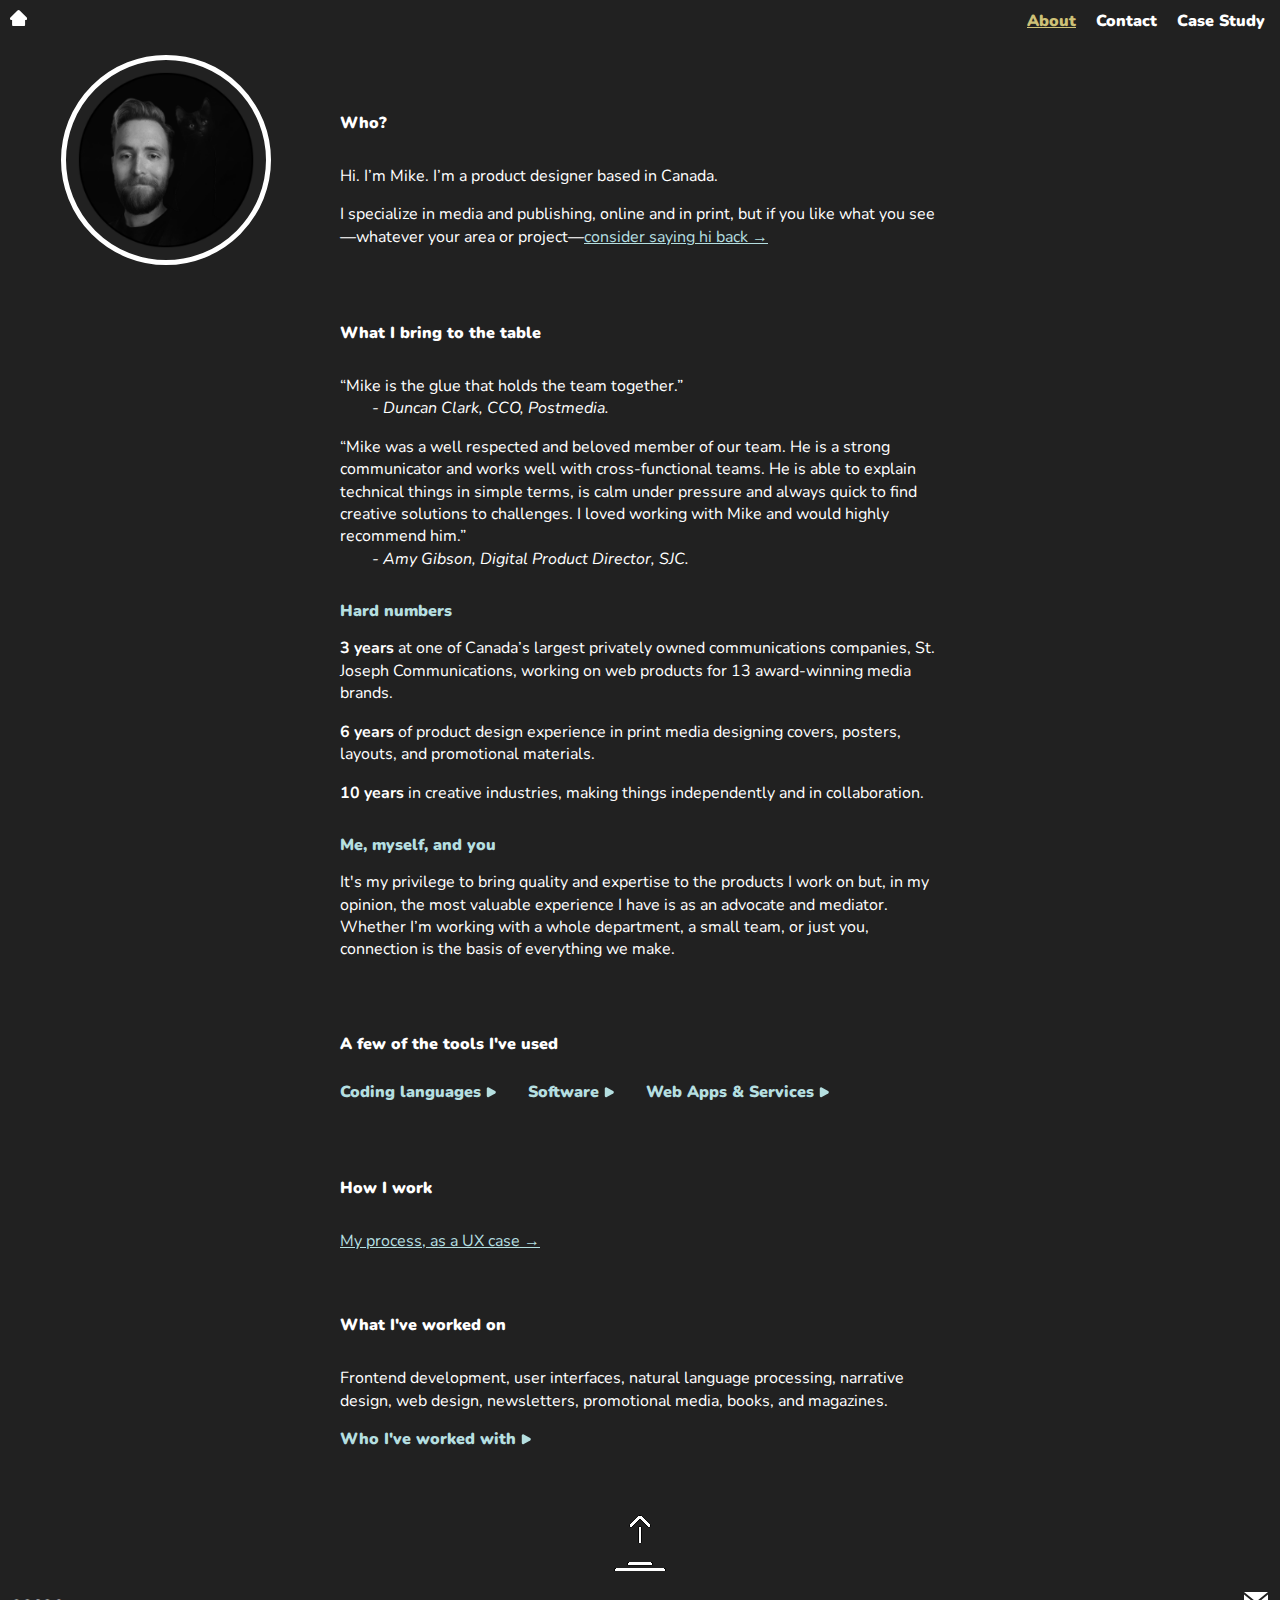
==== index.html @ 969b491a "[Full Site] Initial Commit" ====
<!DOCTYPE html lang="eng">
<html>
<head>
    <meta charset="UTF-8">
    <meta name="bymichaelmarshall" content="Design & Writing by Michael Marshall">
    <meta name="canada,user experience,ux,user interface,ui,publishing,media,portfolio,contractor,design,writing,music,writer,designer,musician,typesetting,web design,michael,marshall,michael marshall" content="HTML, CSS, JavaScript">
    <meta name="viewport" content="width=device-width, initial-scale=1.0">
    <!--Google/Android Favicon Meta-->
    <meta name="theme-color" content="#212121">
    <!--Standard Favicon-->
    <link rel="icon" href="favicon/bymmfavicon.png" type="image/svg+xml">
     <!--iOS Favicons-->
     <link rel="apple-touch-icon" href="favicon/iOS-touch-icon.png">
     <!--Google/Android Favicon-->
     <link rel="manifest" href="manifest.json">
    <title>About | Design By MM</title>
    <!--Styles-->
    <link rel="stylesheet" href="styles.css">
    <!--Fonts-->
    <link rel="preconnect" href="https://fonts.googleapis.com">
    <link rel="preconnect" href="https://fonts.gstatic.com" crossorigin>
    <link href="https://fonts.googleapis.com/css2?family=Nunito:ital,wght@0,400;0,900;1,400;1,900&display=swap" rel="stylesheet">
    <style>
        #bodyContent {
            padding-top: 30px;
        }

        #portraitFrame {
            display: block;
            max-width: 200px;
            max-height: 200px;
            width: auto;
            height: auto;
            margin: auto;
            border: 5px solid #fff;
            border-radius: 50%;
            -moz-border-radius: 50%;
            -webkit-border-radius: 50%;
            text-align: center;
        }

        #portraitFrameInside {
            display: block;
            max-width: 178px;
            max-height: 178px;
            width: auto;
            height: auto;
            border: 12px solid rgba(255, 255, 255, 0);
            border-radius: 50%;
            -moz-border-radius: 50%;
            -webkit-border-radius: 50%;
            text-align: center;
        }

        #portrait {
            display: block;
            margin: auto;
            width: 100%;
            height: auto;
        }
    </style>
</head>
<body id="body">
    <div class="navBar">
        <header>
        <a href="https://www.bymichaelmarshall.com/">
            <div class="homeIcon">
                <svg xmlns="http://www.w3.org/2000/svg" width="17.195" height="16.25" viewBox="0 0 17.195 16.25"><path class="homeIconSVGPath" d="M14.207-2338.121H4.245a1.519,1.519,0,0,1-1.519-1.519v-4.762a1.52,1.52,0,0,1-1.652-.331,1.519,1.519,0,0,1,0-2.148l7.044-7.044a1.515,1.515,0,0,1,1.108-.444,1.515,1.515,0,0,1,1.108.444l7.044,7.044a1.519,1.519,0,0,1,0,2.148,1.52,1.52,0,0,1-1.652.331v4.762a1.519,1.519,0,0,1-1.519,1.519Zm-4.98-12.615h0Z" transform="translate(-0.629 2354.371)"/></svg>
            </div>
        </a>
        </header>
        <!-- Nav -->
        <nav>
            <div class="navWrapper">
                <div class="nav">
                <input id="checkbox" type="checkbox"/>
                    <span></span>
                    <span></span>
                    <span></span>
                    <div class="menu">
                        <li class="textMenuCurrentPage">About &larr;</li>
                        <li><a href="contact">Contact</a></li>
                        <li><a href="case-study">Case Study</a></li>
                    </div>
                </div>
            </div>
            <div class="text-navWrapper">
                <div class="text-nav">
                    <div class="textMenu">
                        <li class="textMenuCurrentPage">About</li>
                        <li><a href="contact">Contact</a></li>
                        <li><a href="case-study">Case Study</a></li>
                    </div>
                </div>
            </div>
        </nav>
    </div>
<!--Body Content-->
<div id="bodyContent">
    <div class="gridContainer">
        <div class="gridHeader">
            <div id="portraitFrame">
                <div id="portraitFrameInside">
                    <img id="portrait" src="assets/PSite-design.png" alt="A black and white photograph of a bearded man with a black cat on his shoulder in a circular frame">
                </div>
            </div>
        </div>
        <div class="gridBody">
            <h1 class="paddingDeficit">Who?</h1>
            <p>Hi. I’m Mike. I’m a product designer based in Canada.</p>

            <p>I specialize in media and publishing, online and in print, but if you like what you see—whatever your area or project—<a class="bodyLink" href="contact">consider saying hi back &rarr;</a></p>
        </div>
        <div class="gridMargin"></div>
        <div class="gridHeader">
        </div>
        <div class="gridBody">
            <h1>What I bring to the table</h1>
            <p>&ldquo;Mike is the glue that holds the team together.&rdquo;<br><i><span style="padding-inline-start: 2em;">- Duncan Clark, CCO, Postmedia.</span></i></p>
            <p>&ldquo;Mike was a well respected and beloved member of our team. He is a strong communicator and works well with cross-functional teams. He is able to explain technical things in simple terms, is calm under pressure and always quick to find creative solutions to challenges. I loved working with Mike and would highly recommend him.&rdquo;<br><i><span style="padding-inline-start: 2em;">- Amy Gibson, Digital Product Director, SJC.</span></i></p>
            <h2>Hard numbers</h2>
            <p><b>3 years</b> at one of Canada’s largest privately owned communications companies, St. Joseph Communications, working on web products for 13 award-winning media brands.</p>
            <p><b>6 years</b> of product design experience in print media designing covers, posters, layouts, and promotional materials.</p>
            <p><b>10 years</b> in creative industries, making things independently and in collaboration.</p>
            <h2>Me, myself, and you</h2>
            <p>It's my privilege to bring quality and expertise to the products I work on but, in my opinion, the most valuable experience I have is as an advocate and mediator. Whether I’m working with a whole department, a small team, or just you, connection is the basis of everything we make.</p>
        </div>
        <div class="gridMargin"></div>
        <div class="gridHeader">
        </div>
        <div class="gridBody">
            <h1>A few of the tools I've used</h1>
            <div class="accordion-flex">
                <div class="accordionFlex-item">
                    <button class="accordion">Coding languages <span class="dropdownArrow"><svg xmlns="http://www.w3.org/2000/svg" viewBox="0 0 17 15"><path d="M6.76,3.071a2,2,0,0,1,3.48,0l5.068,8.943A2,2,0,0,1,13.568,15H3.432a2,2,0,0,1-1.74-2.986Z" transform="translate(17 15) rotate()" fill="#b5dfe0"/></svg></span></button>
                    <div class="panel">
                        <p>CSS</p>
                        <p>HTML</p>
                        <p>Javascript</p>
                        <p>MJML</p>
                    </div>
                </div>
                <div class="accordionFlex-item">
                    <button class="accordion">Software <span class="dropdownArrow"><svg xmlns="http://www.w3.org/2000/svg" viewBox="0 0 17 15"><path d="M6.76,3.071a2,2,0,0,1,3.48,0l5.068,8.943A2,2,0,0,1,13.568,15H3.432a2,2,0,0,1-1.74-2.986Z" transform="translate(17 15) rotate()" fill="#b5dfe0"/></svg></span></button>
                    <div class="panel">
                        <p>Ableton Live</p>
                        <p>Adobe Suite</p>
                        <p>Affinity Suite</p>
                        <p>Figma</p>
                        <p>FileZilla</p>
                        <p>Docker</p>
                        <p>OpenVPN</p>
                        <p>Sketch</p>
                        <p>Slack</p>
                        <p>Tunnelblick</p>
                        <p>Universal Type Client</p>
                        <p>VSCode</p>
                    </div>
                </div>
                <div class="accordionFlex-item">
                    <button class="accordion">Web Apps & Services <span class="dropdownArrow"><svg xmlns="http://www.w3.org/2000/svg" viewBox="0 0 17 15"><path d="M6.76,3.071a2,2,0,0,1,3.48,0l5.068,8.943A2,2,0,0,1,13.568,15H3.432a2,2,0,0,1-1.74-2.986Z" transform="translate(17 15) rotate()" fill="#b5dfe0"/></svg></span></button>
                    <div class="panel">
                        <p>ADP</p>
                        <p>Asana</p>
                        <p>Campaign Monitor</p>
                        <p>Ceros</p>
                        <p>Confluence</p>
                        <p>Darwin CX</p>
                        <p>Elementor</p>
                        <p>Formstack</p>
                        <p>GitHub</p>
                        <p>Google Suite</p>
                        <p>Jira</p>
                        <p>Katalon Suite</p>
                        <p>Litmus</p>
                        <p>Meta Business Suite</p>
                        <p>Monday.com</p>
                        <p>Pelcro</p>
                        <p>Piano</p>
                        <p>Ready Mag</p>
                        <p>Salesforce</p>
                        <p>Splice</p>
                        <p>Shutterstock</p>
                        <p>Tailwind App</p>
                        <p>Wordpress</p>
                        <p>Workvivo</p>
                    </div>
                </div>
            </div>
        <div class="gridMargin"></div>
        <div class="gridHeader">
        </div>
        <div class="gridBody">
            <h1>How I work</h1>
            <p><a class="bodyLink" href="case-study">My process, as a UX case &rarr;</a></p>
        </div>
        <div class="gridMargin"></div>
        <div class="gridHeader">
        </div>
        <div class="gridBody">
            <h1>What I've worked on</h1>
            <p>Frontend development, user interfaces, natural language processing, narrative design, web design, newsletters, promotional media, books, and magazines.</p>
            <button class="accordion">Who I've worked with <span class="dropdownArrow"><svg xmlns="http://www.w3.org/2000/svg" viewBox="0 0 17 15"><path d="M6.76,3.071a2,2,0,0,1,3.48,0l5.068,8.943A2,2,0,0,1,13.568,15H3.432a2,2,0,0,1-1.74-2.986Z" transform="translate(17 15) rotate()" fill="#b5dfe0"/></svg></span></button>
            <div class="panel">
                <p>Alyssa Obi Art</p>
                <p>Canadian Business</p>
                <p>Chatelaine</p>
                <p>Châtelaine</p>
                <p>Design Diffusion</p>
                <p>Elyse Jocelyn Photography</p>
                <p>Emory University</p>
                <p>FASHION Magazine</p>
                <p>FCI Accelerated Solutions</p>
                <p>Flare</p>
                <p>Government of Canada</p>
                <p>HELLO! Canada</p>
                <p>IBM Watson</p>
                <p>Ibbotson Memorial Field Trust</p>
                <p>Lagrange Consulting</p>
                <p>Maclean's</p>
                <p>Pink Distortion Music</p>
                <p>Quill & Quire</p>
                <p>Raconteur Literary Magazine</p>
                <p>Rogers Media</p>
                <p>St. Joseph Communications</p>
                <p>TEACH Media</p>
                <p>Today's Parent</p>
                <p>Torontoist</p>
                <p>Toronto Life</p>
                <p>Toyota Canada</p>
                <p>University of Alabama, Birmingham</p>
                <p>Walmart Canada</p>
                <p>Where Canada</p>
                <p>XMJ Productions</p>
            </div>
        </div>
        <div class="gridMargin"></div>
        <div class="">
            <div class="gridHeader"></div>
            <div class="gridBody">
                    <a href="#">
                        <svg class="btt-btn" xmlns="http://www.w3.org/2000/svg" width="52" height="56.784" viewBox="0 0 84 91.728" preserveAspectRatio="none">
                            <path class="bttSVGpath" d="M30.95-2334.494l-12.293-12.292L6.364-2334.494a3,3,0,0,1-4.243,0,3,3,0,0,1,0-4.243l14.143-14.143a2.994,2.994,0,0,1,2.393-.866,3,3,0,0,1,2.393.866l14.143,14.143a3,3,0,0,1,0,4.243,2.991,2.991,0,0,1-2.122.879A2.989,2.989,0,0,1,30.95-2334.494Z" transform="translate(23.343 2353.757)"/>
                            <rect class="bttSVGrect1" width="28" height="6" rx="3" transform="translate(45 17.728) rotate(90)"/>
                            <rect class="bttSVGrect2" width="42" height="6" rx="3" transform="translate(63 81.728) rotate(180)"/>
                            <rect class="bttSVGrect2" width="84" height="6" rx="3" transform="translate(84 91.728) rotate(180)"/>
                        </svg>
                    </a>
            </div>
            <div class="gridMargin"></div>
        </div>
        </div>
    </div>
</div>
<!--/Body Content-->
    <footer class="footer">
        <a href="https://bymichaelmarshall.com/terms">
            <p class="admintext">©<span id="currentYear">2021</span>
            </p>
        </a>
        <div class="icons">
            <a href="contact">
                <svg class="icon" xmlns="http://www.w3.org/2000/svg" width="24" height="24" viewBox="0 0 24 24"><path d="M12 12.713l-11.985-9.713h23.97l-11.985 9.713zm0 2.574l-12-9.725v15.438h24v-15.438l-12 9.725z"/></svg>
            </a>
        </div>
    </footer> 
</body>
<!--JS-->
<script src="script.js"></script>
</html>
---- styles.css ----
/* Re-Add Once Coded html {
            scroll-behavior: smooth;
        } */

/*Navigation Bar*/
        .navBar {
            top: 0;
            left: 0;
            margin: 0;
            background-color: none;
            position: absolute;
            width: 100vw;
            max-width: 100%;
            height: 50px;
            z-index: 1;
        }

        .homeIcon {
            display: block;
            position: relative;
            top: 10px;
            width: 18px;
            margin: 0px 0px 0px 10px;
            float: left;
            z-index: 4;
        }

        .homeIconSVGPath {
            fill: #fff;
        }

        .homeIconSVGPath:hover {
            fill: #B5DFE0;
        }

        .navWrapper {
            align-self: right;
        }

        .text-navWrapper {
            display: none;
        }

       

/*Menu Styles*/
    .navWrapper, .nav, .menu li {
        display: flex;
        justify-content: left;
        align-items: center;
        z-index: 2;
    }

    .nav {
        position: absolute;
        top: 0;
        right: 0;
        background-color: #212121;
        padding: none;
        border-radius: 2px;
        overflow: hidden;
        max-width: 100%;
    }

    .menu {
        position: relative;
        left: -12%;
        margin: 0;
        padding: 0;
        width: 0;
        overflow: hidden;
        display: none;
    }

    .nav input:checked ~ .menu {
        width: 100vw;
        max-width: 100%;
        display: inline-block;
    }

    .menu li {
        list-style: none;
        margin: 10px 10px 42px 0px;
        font-weight: 900;
        line-height: 1.2em;
        align-content: left;
    }

    .menu li a {
        text-decoration: none;
        font-size: 1.125em;
    }

    .menu li a:hover {
        color: #B5DFE0;
        transition: 0.1s;
        text-decoration: underline;
    }

    /*margin: 70% 0px 0px 0px;*/

    @media only screen and (min-width: 500px) {
        .nav input:checked ~ .menu {
            width: 100vw;
            max-width: 100%;
        }
        .menu li {
            list-style: none;
        }

        #menu-foot {
            width: 80%;
            margin: 40% 0px 0px 0px;
        }  

    }

/*Nav Icon*/
    .nav input {
        position: relative;
        right: 0px;
        width: 40px;
        height: 40px;
        cursor: pointer;
        opacity: 0;
    }
    
    .nav input:checked  {
        position: relative;
        height: 100vh;
        max-height: 100%;
    }

    /*.nav :not(input:checked) {
        transition: 0.35s;
    }*/

    .nav span {
        position: absolute;
        top: 20px;
        right: 10px;
        width: 30px;
        height: 3px;
        border-radius: 5px;
        background-color: #ffffff;
        pointer-events: none;
        z-index: 5;
        transition-duration: 0.5s;
    }

    .nav span:hover {
        background-color: #B5DFE0;
    }

    .nav input:checked ~ span {
        background-color: #B5DFE0;
    }

    .nav input:checked ~ span:nth-child(4) {
        transform: translateY(0) rotate(-45deg);
    }

    .nav span:nth-child(2) {
        transform: translateY(-8px);
    }

    .nav input:checked ~ span:nth-child(2) {
        transform: translateY(0) rotate(-45deg);
    }
    .nav span:nth-child(3) {
        transform: translateY(8px);
    }

    .nav input:checked ~ span:nth-child(3) {
        transform: translateY(0) rotate(45deg);
        background-color: #B5DFE0;
        z-index: 4;
    }

    .nav span:nth-child(4) {
        transform: translateY(0px);
    }

    .nav input:checked ~ span:nth-child(4) {
        transform: translateY(0) rotate(-45deg);
    }

    input:checked {
        position: absolute;
        right: -85%;
        width: 200px;
    }

/*Close Nav Icon*/

/*Tablet Breakpoint*/
 @media only screen and (min-width: 760px){

    #navTitlemob {
        display: none;
    }

    .navWrapper {
        display: none;
    }

    .nav span {
        top: 38px;
    }

    .navTitle {
        position: absolute;
        display: block;
        left: 0;
        right: 0;
        top: 0;
        margin-left: 125px;
        margin-right: auto;
        text-align: left;
        padding: 0px 0px 0px 0px;
        line-height: 0pt;
    }
}
/*Tablet Breakpoint Close*/

/*Text Nav*/
@media only screen and (min-width: 760px) {
    .text-navWrapper {
        display: block;
        position: absolute;
    }

    .text-nav {
        position: absolute;
        padding: 0px 5px 0px 0px;
        transition: 0.5s;
        border-radius: 2px;
        overflow: hidden;
    }

    .text-navWrapper, .text-nav, .textMenu {
        display: flex;
        justify-content: right;
        align-items: center;
        top: 5px;
        right: 0px;
    }

    .textMenu li {
        list-style: none;
        margin: 0 10px;
        white-space: nowrap;
    }

    .textMenu li a {
        font-weight: 900;
        transition: 0.5s;
    }

    .textMenu li a:hover {
        color: #B5DFE0;
        text-decoration: underline;
        transition: 0.1s;
    }
}
/*Text Nav Close*/
/*Menu Styles Close*/

/*Body Settings*/
    body {
        position: relative;
        font-family: 'Nunito', arial, sans-serif;
        font-weight: 400;
        font-size: 1em;
        line-height: 1.4em;
        color: #ffffff;
        background-color: #212121;
        margin: 0px 0px 0px 0px;
        min-height: 100vh;
    }

    #bodyContent {
        padding-top: 130px;
        padding-bottom: 50px;
        padding-left: 12px;
        padding-right: 12px;
    }

    a {
        color: inherit;
        background-color: inherit;
        text-decoration: inherit;
        cursor: pointer;
    }

    a:hover {
        color: inherit;
        background-color: inherit;
        text-decoration: inherit;
        cursor: pointer;
    }

    .designLink {
        text-decoration: underline;
        color: #B5DFE0;
    }

    .bodyLink {
        text-decoration: underline;
        color:#B5DFE0
    }

    .bodyLink:visited {
        color: #f0f0f0;
        text-decoration: underline;
    }

    .bodyLink:hover {
        color: #CEC177;
        text-decoration: underline;
    }

    .bodyLink:active {
        color: #800020;
        text-decoration: underline;
    }

    .hideMob {
        display: none;
    }

    h1 {
        font-weight: 900;
        font-size: 1em;
        line-height: 1.2em;
        padding: 3em 0px 1em 0px;
     }
 
    h2 {
        font-weight: 900;
        font-size: 1em;
        line-height: 1.2em;
        color: #B5DFE0;
        padding: 1em 0em 0em 0em;
    }

    p {
        display: block;
        margin-block-start: 1em;
        margin-block-end: 1em;
        margin-inline-start: 0px;
        margin-inline-end: 0px;
    }

    .paddingDeficit {
        padding-top: 0em;
    }

    #bodyContent ul {
        list-style-type: circle;
    }

    #bodyContent li {
        padding-bottom: 10px;
    }

    .dateSub {
        font-weight: 900;
    }

    .imageAsset {
        padding-top: 10px;
        width: 100%;
    }

    .divider {
        border: none;
        height: 3px;
        background-color: #7e7e7e;
        width: 42px;
    }

    .arrow {
        margin: auto;
        width: 235px;
    }

    .arrowHead {
        width: 0;
        height: 0;
        border-left: 10px solid transparent;
        border-right: 10px solid transparent;
        border-bottom: 13px solid #B5DFE0;
        margin: 0px auto;
    }

    .arrowShaft {
        height: 12px;
        width: 10px;
        background-color: #B5DFE0;
        margin: 0px auto;
    }

/*body flex*/

    .gridContainer {
        max-width: 600px;
        margin: 20px auto 0px auto;
    }
  
    @media only screen and (min-width: 1020px) {
        .designLink {
            text-decoration: none;
            color: #fff;
        }

        .designLink:hover {
            text-decoration: underline;
            color: #B5DFE0;
        }

        .gridContainer {
            max-width: none;
            margin-top: 2%;
            display: grid; 
            grid-template-columns: 1fr 600px 1fr; 
            grid-template-rows: auto auto auto; 
            gap: 0px 20px; 
        }
        
        .dateSub {
            font-weight: 900;
        }

        .hideMob {
            display: block;
        }

        .hideDesk {
            display: none;
        }

        .paddingDeficit {
            padding-top: 3em;
        }
    }

    @media only screen and (min-width: 760px) and (min-height: 1020px) {
        .hideTablet {
            display: none;
        }
    }

  
/*Menu Switch*/
    @media only screen and (min-width: 760px) {
        .text-navWrapper {
            display: inline;
        }
    }
/*Menu Switch Close*/

/*Selective Hover State for SVG*/
.btt-btn {
    display: block;
    margin: 3em auto 0em auto;
}

.bttSVGpath {
    fill: rgb(1,1,1);
    filter: brightness(1000);
}

.bttSVGrect1 {
    fill: rgb(1,1,1);
    filter: brightness(1000);
}

.bttSVGrect2 {
    fill: rgb(1,1,1);
    filter: brightness(1000);
}

svg:active .bttSVGpath {
    filter: invert(99%) sepia(2%) saturate(3746%) hue-rotate(115deg) brightness(91%) contrast(92%);
}

svg:active .bttSVGrect1{
    filter: invert(99%) sepia(2%) saturate(3746%) hue-rotate(115deg) brightness(91%) contrast(92%);
}

svg:active .bttSVGrect2{
    filter: invert(12%) sepia(97%) saturate(3265%) hue-rotate(333deg) brightness(74%) contrast(111%);
}

@media only screen and (min-width: 1020px) {
    svg:hover .bttSVGpath {
        filter: invert(99%) sepia(2%) saturate(3746%) hue-rotate(115deg) brightness(91%) contrast(92%);
    }

    svg:hover .bttSVGrect1{
        filter: invert(99%) sepia(2%) saturate(3746%) hue-rotate(115deg) brightness(91%) contrast(92%);
    }

    svg:hover .bttSVGrect2{
        filter: invert(12%) sepia(97%) saturate(3265%) hue-rotate(333deg) brightness(74%) contrast(111%);
    }
}
/*/ Close Selective Hover State for SVG*/


/*Footer Classes*/

#content-wrap {
    min-height: calc(100% - 144px); // 144px should be the height of the header + height of footer
}

/* Use only when disparity between header heights across breakpoints.

@media only screen and (min-width: 760px) {
    #content-wrap {
        min-height: calc(100% - 144px); // 144px should be the height of your header + height of footer
    }
}
*/

.footer {
    position: absolute;
    height: 50px;
    width: 100vw;
    max-width: 100%;
    bottom: 0;
    z-index: 10;
}

.admintext {
    position: absolute;
    text-align: left;
    align-self: center;
    font-weight: 900;
    top: 48%;
    left: 10px;
    margin: 0px 0px 0px 0px;
    transition: 0.1s;
}

.admintext:hover {
    color: #B5DFE0;
    transition: 0.1s;
    text-decoration: underline;
}

.icons {
    position: absolute;
    align-content: flex-end;
    display: flex;
    top: 18px;
    right: 12px;
}

.icon {
    fill: #ffffff;
}

.icon:hover {
    fill: #B5DFE0;
    transition: 0.1s;
}


 /*/Footer Classes*/

 /*Accordian Dropdown Classes*/
.accordion-flex {
    display: -ms-flexbox;
    display: -webkit-flex;
    display: flex;
    -webkit-flex-direction: row;
    -ms-flex-direction: row;
    flex-direction: row;
    -webkit-flex-wrap: wrap;
    -ms-flex-wrap: wrap;
    flex-wrap: wrap;
    -webkit-justify-content: flex-start;
    -ms-flex-pack: start;
    justify-content: flex-start;
    -webkit-align-content: stretch;
    -ms-flex-line-pack: stretch;
    align-content: stretch;
    -webkit-align-items: flex-start;
    -ms-flex-align: start;
    align-items: flex-start;
}

.accordionFlex-item:nth-child(1) {
    -webkit-order: 3;
    -ms-flex-order: 3;
    order: 3;
    -webkit-flex: 0 1 auto;
    -ms-flex: 0 1 auto;
    flex: 0 1 auto;
    -webkit-align-self: auto;
    -ms-flex-item-align: auto;
    align-self: auto;
}

.accordionFlex-item:nth-child(2) {
    -webkit-order: 2;
    -ms-flex-order: 2;
    order: 2;
    -webkit-flex: 0 1 auto;
    -ms-flex: 0 1 auto;
    flex: 0 1 auto;
    -webkit-align-self: auto;
    -ms-flex-item-align: auto;
    align-self: auto;
    padding-left: 30px;
}

.accordionFlex-item:nth-child(3) {
    -webkit-order: 1;
    -ms-flex-order: 1;
    order: 1;
    -webkit-flex: 0 1 auto;
    -ms-flex: 0 1 auto;
    flex: 0 1 auto;
    -webkit-align-self: auto;
    -ms-flex-item-align: auto;
    align-self: auto;
}

 .accordion {
    color: #B5DFE0;
    background-color: #212121;
    cursor: pointer;
    padding: 0em 0em 1em 0em;
    width: 100%;
    font-family: 'Nunito', arial, sans-serif;
    font-size: 1em;
    line-height: 1.4em;
    text-align: left;
    font-weight: 900;
    border: none;
    outline: none;
    transition: 0.6s;
}

/* Add a background color to the button if it is clicked on (add the .active class with JS), and when you move the mouse over it (hover) */
.active {
    padding: 0em 0em 0em 0em;
    color: #CEC177;
    transition: 0.1s;
}

/* Style the accordion panel. Note: hidden by default */
.panel {
    padding: 0 0px;
    background-color: #212121;
    display: none;
    overflow: hidden;
    transition: 0.6s;
}
.panel p:last-child {
    padding-bottom: 1.5em;
}

.dropdownArrow {
    display: inline-block;
    width: 12px;
    transform: rotate(90deg);
    transition: 0.6s;
}

.activeArrow span {
    transform: rotate(180deg);
    transition: 0.6s;
}

.activeArrow span svg path {
    fill: #CEC177;
    transition: 0.1s;
}

@media only screen and (min-width: 1020px) {
    .active, .accordion:hover {
        color: #CEC177;
        transition: 0.1s;
    }

    .active, .accordion:hover span svg path{
        fill: #CEC177;
        transition: 0.1s;
    }
}

@media only screen and (min-width: 760px) {
    .accordionFlex-item:nth-child(1) {
        -webkit-order: 1;
        -ms-flex-order: 1;
        order: 1;
    }
    
    .accordionFlex-item:nth-child(2) {
        -webkit-order: 2;
        -ms-flex-order: 2;
        order: 2;
        padding-left: 30px;
        padding-right: 30px;
    }
    
    .accordionFlex-item:nth-child(3) {
        -webkit-order: 3;
        -ms-flex-order: 3;
        order: 3;
    }

    .panel p:last-child {
        padding-bottom: 0em;
    }
}
/*Accordian Dropdown close*/

.textMenuCurrentPage {
    color: #CEC177;
}

@media only screen and (min-width: 760px) {
    .textMenuCurrentPage {
        color: #CEC177;
        font-weight: 900;
        text-decoration: underline;
    }
}

.socialIcon {
    display: block;
    position: relative;
    margin: 1em 1em 0em 0em;
    float: left;
}

.socialIconSVGPath {
    fill: #fff;
}

.socialIconSVGPath:hover {
    fill: #B5DFE0;
}
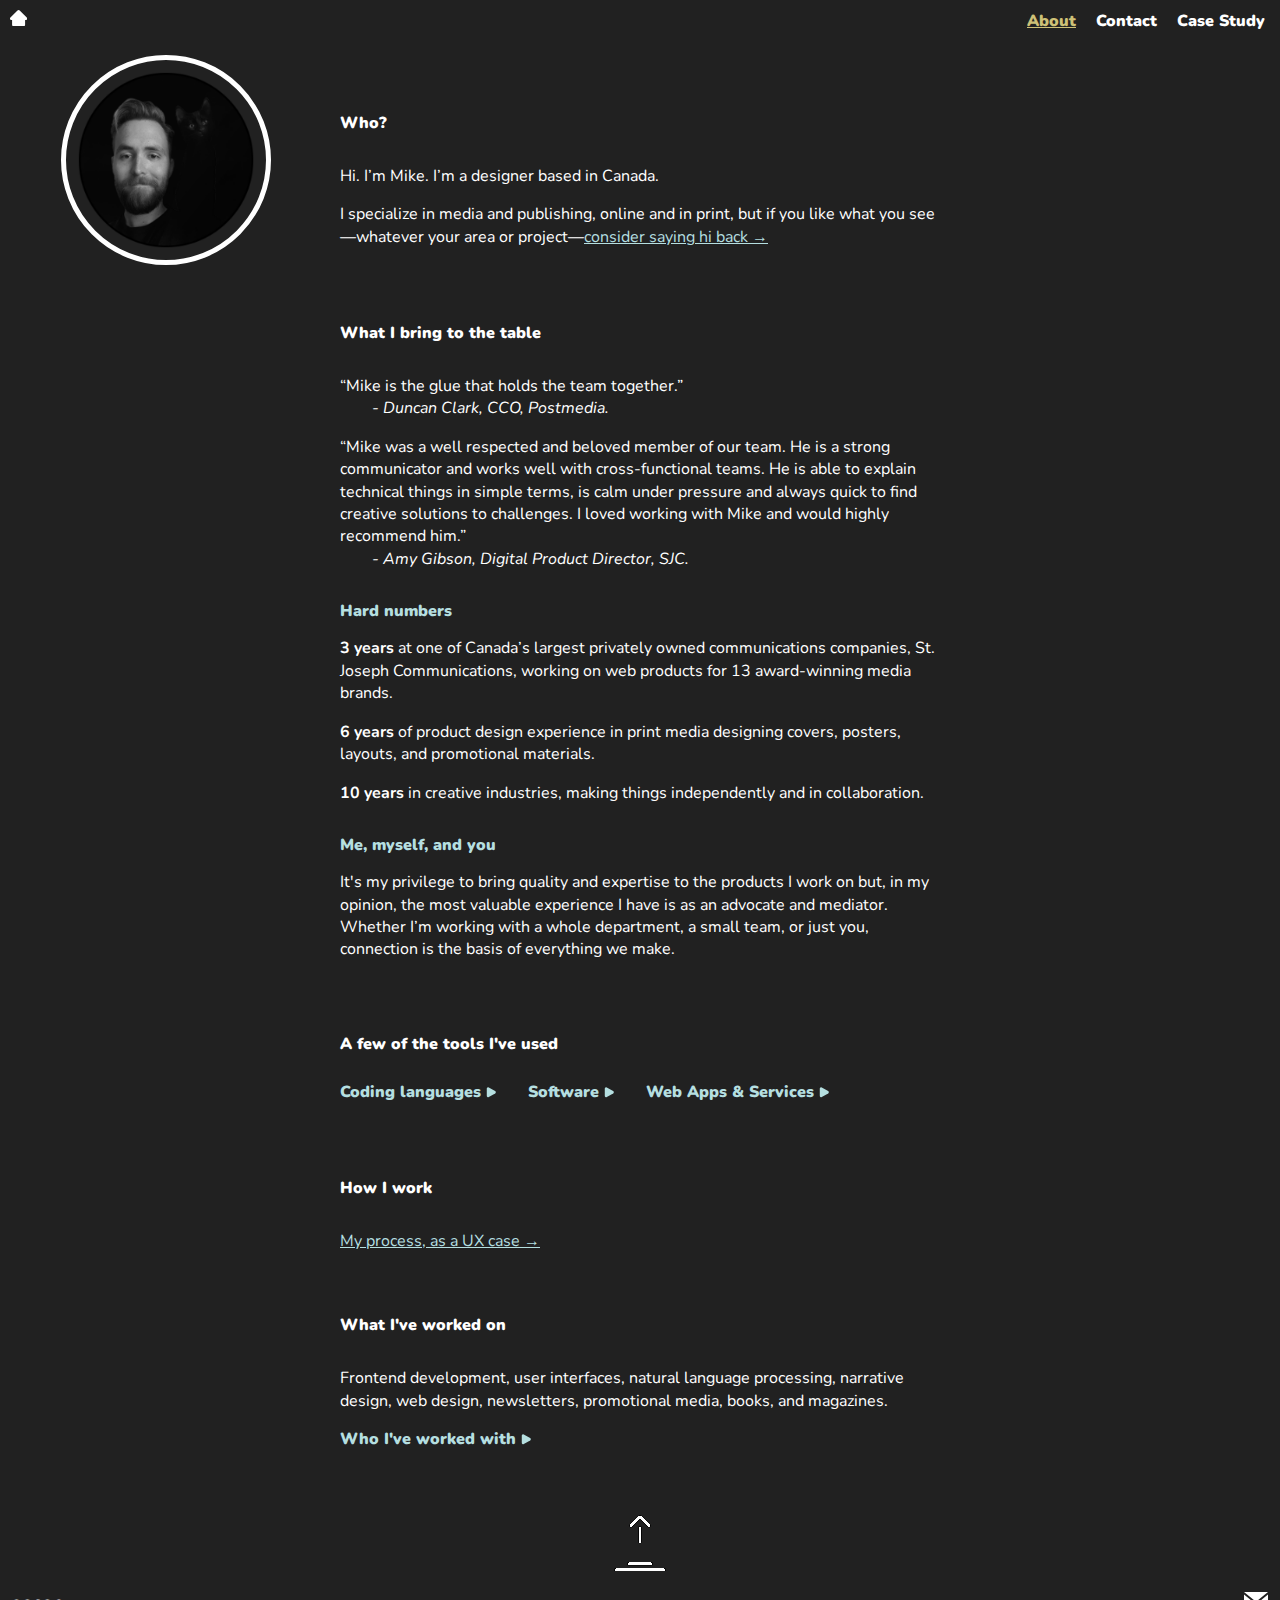
==== commit 5bfadab7: "[About Page] Removed 'Product' from bio" ====
--- a/index.html
+++ b/index.html
@@ -107,7 +107,7 @@
         </div>
         <div class="gridBody">
             <h1 class="paddingDeficit">Who?</h1>
-            <p>Hi. I’m Mike. I’m a product designer based in Canada.</p>
+            <p>Hi. I’m Mike. I’m a designer based in Canada.</p>
 
             <p>I specialize in media and publishing, online and in print, but if you like what you see—whatever your area or project—<a class="bodyLink" href="contact">consider saying hi back &rarr;</a></p>
         </div>
@@ -214,7 +214,6 @@
                 <p>Flare</p>
                 <p>Government of Canada</p>
                 <p>HELLO! Canada</p>
-                <p>IBM Watson</p>
                 <p>Ibbotson Memorial Field Trust</p>
                 <p>Lagrange Consulting</p>
                 <p>Maclean's</p>
--- a/styles.css
+++ b/styles.css
@@ -745,4 +745,8 @@
 
 .socialIconSVGPath:hover {
     fill: #B5DFE0;
+}
+
+body {
+    -webkit-tap-highlight-color: rgba(1, 1, 1, 0);
 }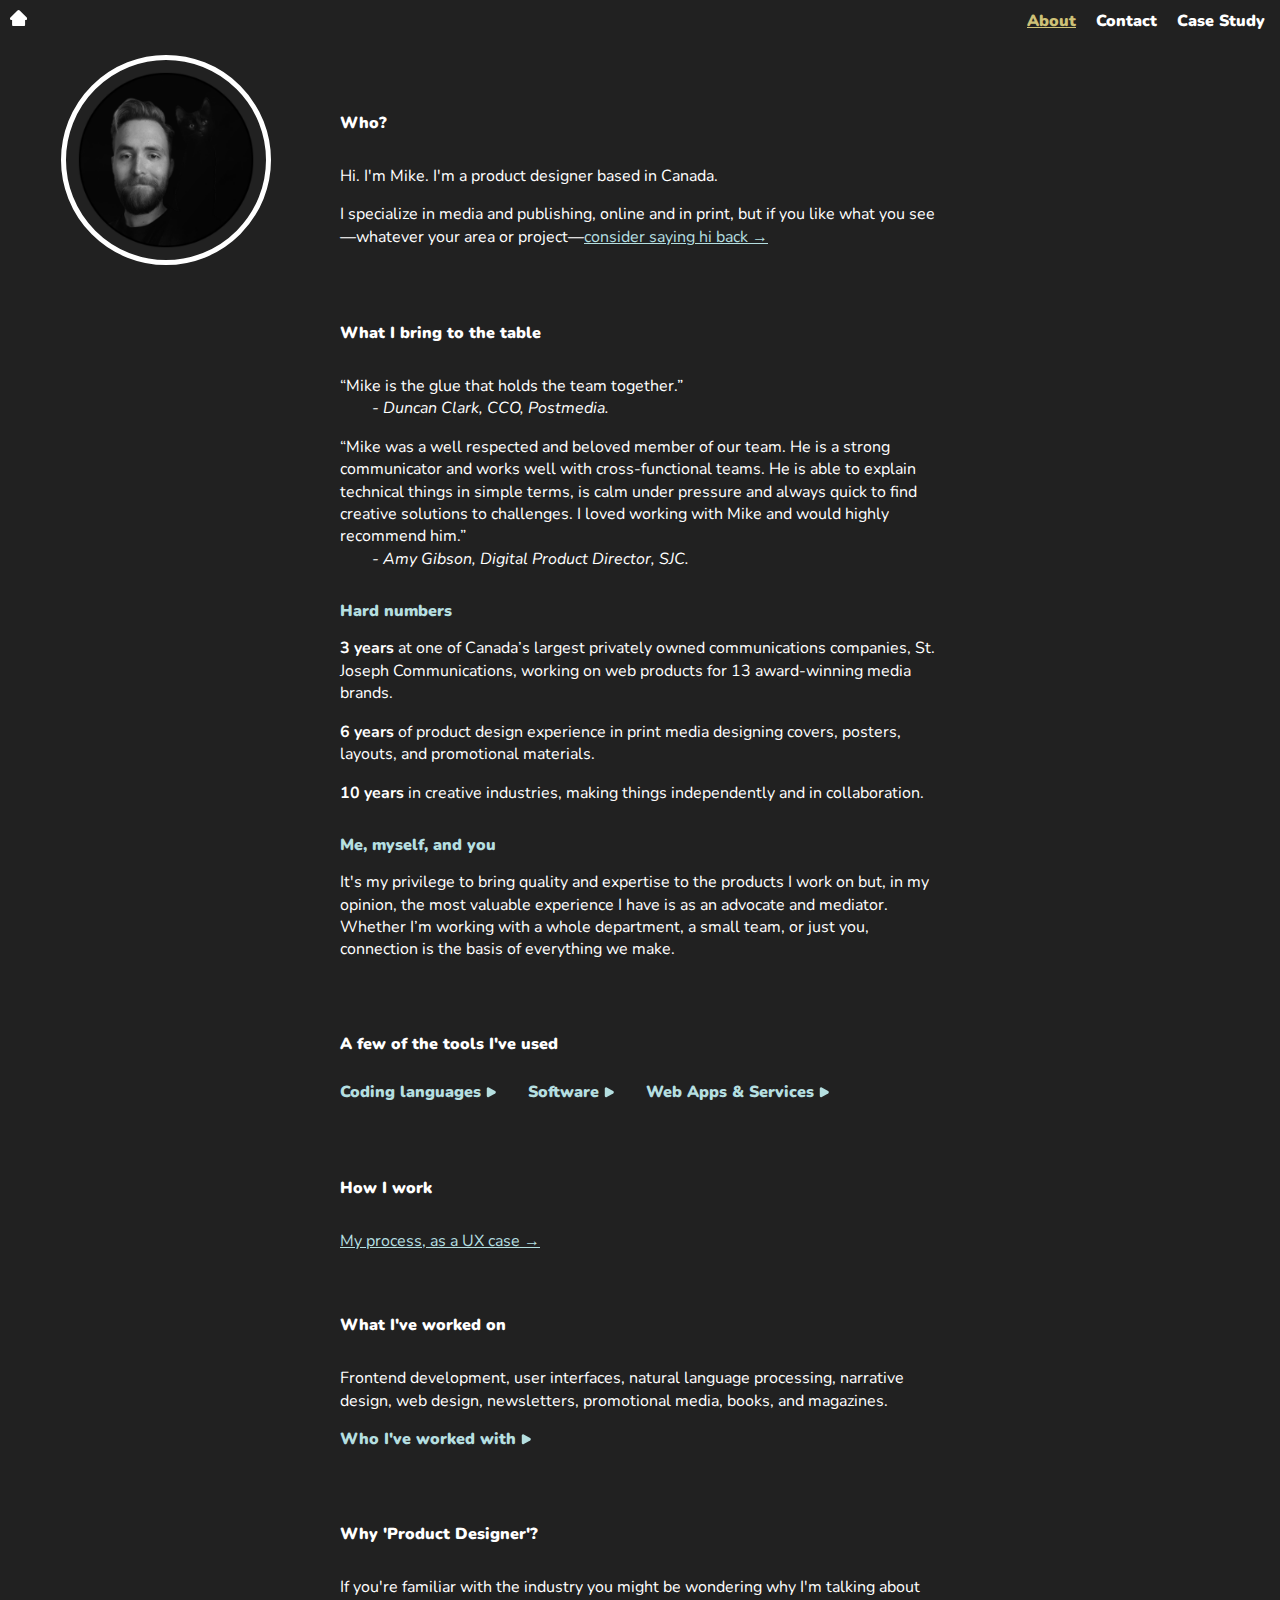
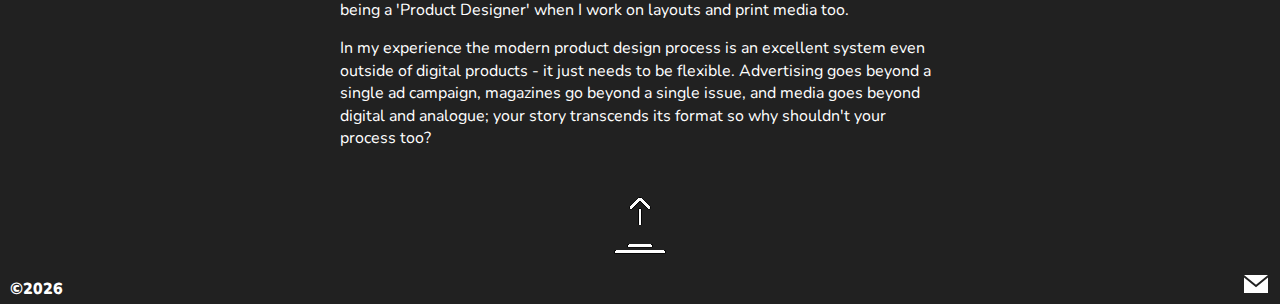
==== commit 16db8d4a: "[About Page] Added title justification to page" ====
--- a/index.html
+++ b/index.html
@@ -107,7 +107,7 @@
         </div>
         <div class="gridBody">
             <h1 class="paddingDeficit">Who?</h1>
-            <p>Hi. I’m Mike. I’m a designer based in Canada.</p>
+            <p>Hi. I'm Mike. I'm a product designer based in Canada.</p>
 
             <p>I specialize in media and publishing, online and in print, but if you like what you see—whatever your area or project—<a class="bodyLink" href="contact">consider saying hi back &rarr;</a></p>
         </div>
@@ -170,6 +170,7 @@
                         <p>Formstack</p>
                         <p>GitHub</p>
                         <p>Google Suite</p>
+                        <p>Issuu</p>
                         <p>Jira</p>
                         <p>Katalon Suite</p>
                         <p>Litmus</p>
@@ -234,6 +235,14 @@
             </div>
         </div>
         <div class="gridMargin"></div>
+        <div class="gridHeader">
+        </div>
+        <div class="gridBody">
+            <h1>Why 'Product Designer'?</h1>
+            <p>If you're familiar with the industry you might be wondering why I'm talking about being a 'Product Designer' when I work on layouts and print media too.</p>
+            <p>In my experience the modern product design process is an excellent system even outside of digital products - it just needs to be flexible. Advertising goes beyond a single ad campaign, magazines go beyond a single issue, and media goes beyond digital and analogue; your story transcends its format so why shouldn't your process too?</p>
+        </div>
+        <div class="gridMargin"></div>
         <div class="">
             <div class="gridHeader"></div>
             <div class="gridBody">
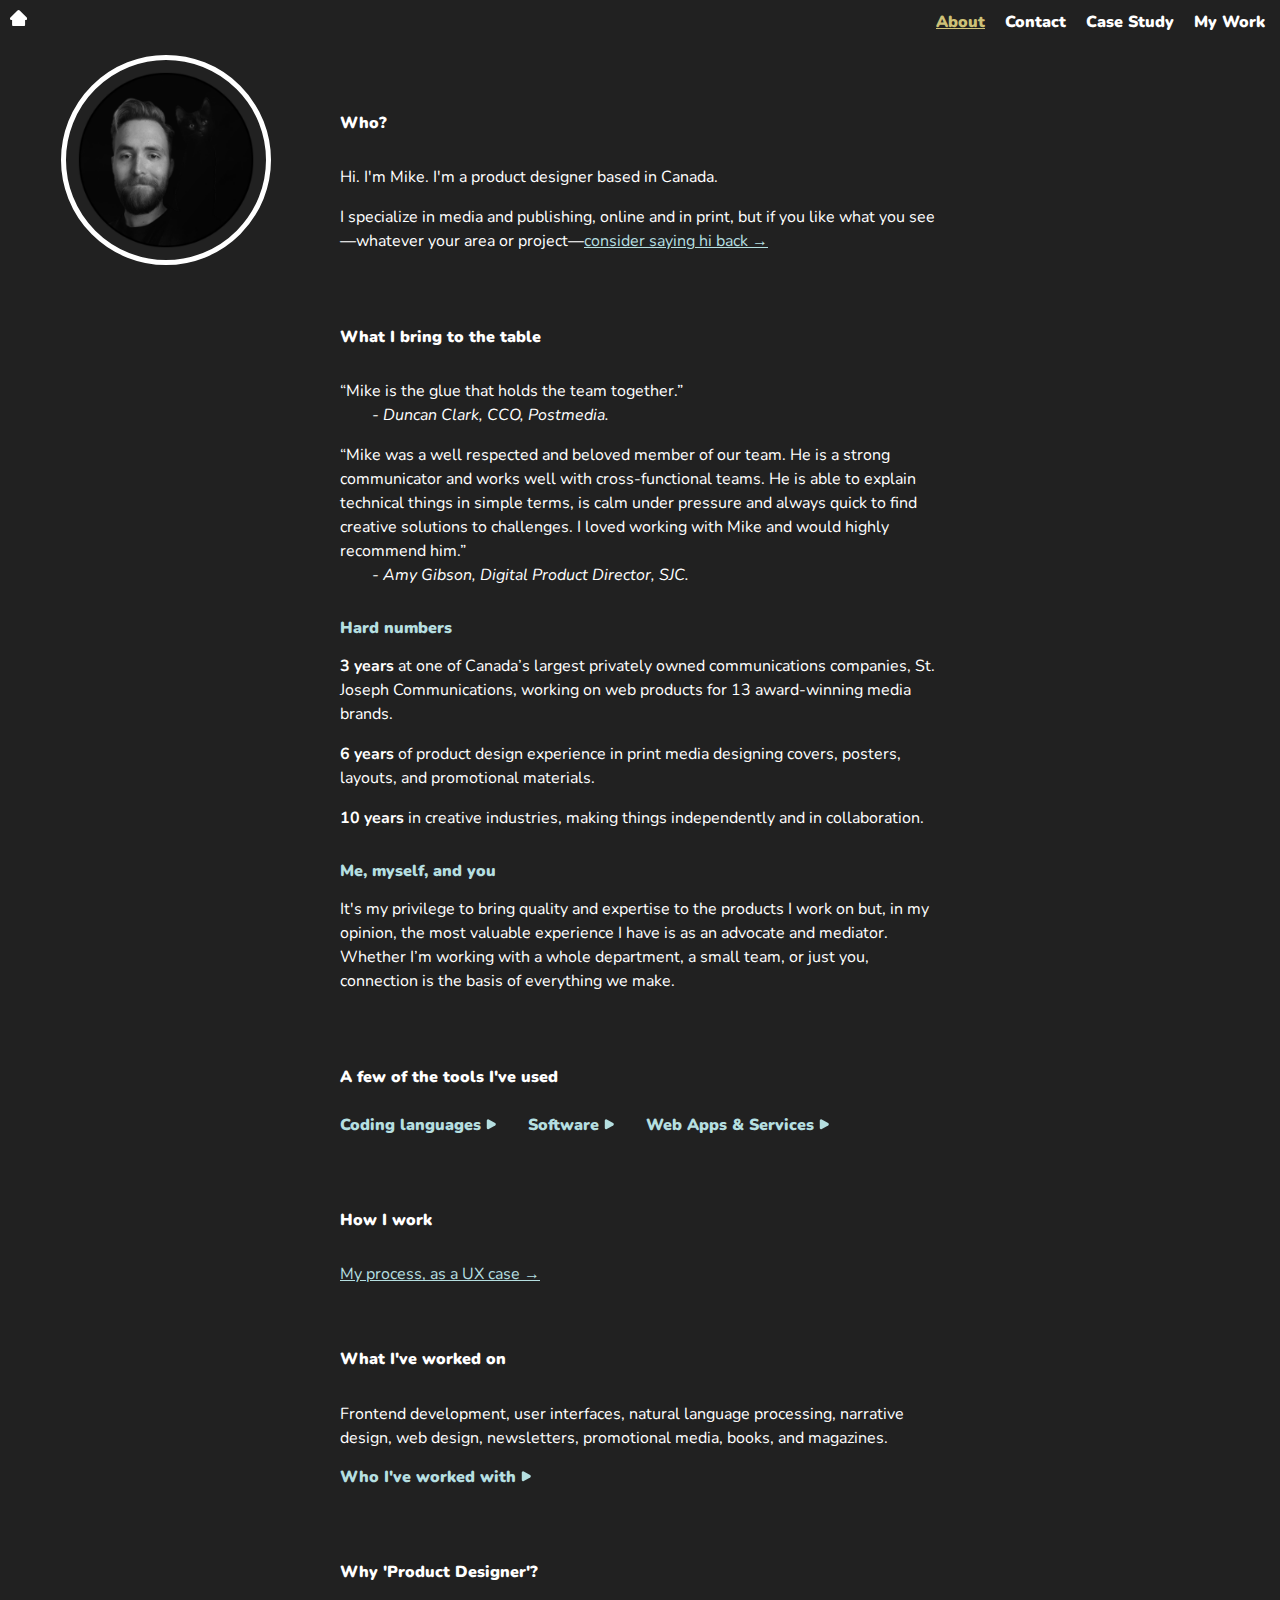
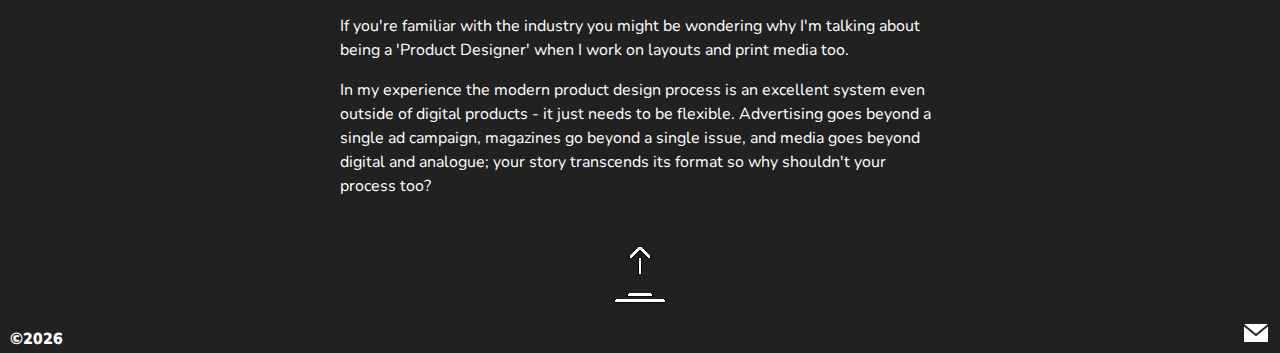
==== commit 96366e69: "[Full Site] My Work menu update" ====
--- a/index.html
+++ b/index.html
@@ -81,6 +81,7 @@
                         <li class="textMenuCurrentPage">About &larr;</li>
                         <li><a href="contact">Contact</a></li>
                         <li><a href="case-study">Case Study</a></li>
+                        <li><a href="my-work">My Work</a></li>
                     </div>
                 </div>
             </div>
@@ -90,6 +91,7 @@
                         <li class="textMenuCurrentPage">About</li>
                         <li><a href="contact">Contact</a></li>
                         <li><a href="case-study">Case Study</a></li>
+                        <li><a href="my-work">My Work</a></li>
                     </div>
                 </div>
             </div>
--- a/styles.css
+++ b/styles.css
@@ -1,6 +1,31 @@
-       /* Re-Add Once Coded html {
+       /* html {
             scroll-behavior: smooth;
         } */
+
+/*Scroll Bar Styling - noncompat with IE and Safari currently*/
+@media only screen and (min-width: 1020px) {
+    /* width */
+    ::-webkit-scrollbar {
+    width: 6px;
+  }
+  
+  /* Track */
+  ::-webkit-scrollbar-track {
+    background: #212121;
+  }
+  
+  /* Handle */
+  ::-webkit-scrollbar-thumb {
+    background: #B5DFE0;
+    border-radius: 10px;
+  }
+  
+  /* Handle on hover */
+  ::-webkit-scrollbar-thumb:hover {
+    background: rgb(255, 255, 255);
+  }
+}
+
 
 /*Navigation Bar*/
         .navBar {
@@ -88,7 +113,6 @@
 
     .menu li a {
         text-decoration: none;
-        font-size: 1.125em;
     }
 
     .menu li a:hover {
@@ -272,7 +296,7 @@
         font-family: 'Nunito', arial, sans-serif;
         font-weight: 400;
         font-size: 1em;
-        line-height: 1.4em;
+        line-height: 1.5em;
         color: #ffffff;
         background-color: #212121;
         margin: 0px 0px 0px 0px;
@@ -284,6 +308,7 @@
         padding-bottom: 50px;
         padding-left: 12px;
         padding-right: 12px;
+        overflow-x: hidden;
     }
 
     a {
@@ -409,6 +434,10 @@
     }
   
     @media only screen and (min-width: 1020px) {
+        #bodyContent {
+            overflow-x: visible;
+        }
+
         .designLink {
             text-decoration: none;
             color: #fff;
@@ -570,7 +599,7 @@
 
  /*/Footer Classes*/
 
- /*Accordian Dropdown Classes*/
+ /*Accordion Dropdown Classes*/
 .accordion-flex {
     display: -ms-flexbox;
     display: -webkit-flex;
@@ -631,7 +660,7 @@
 
  .accordion {
     color: #B5DFE0;
-    background-color: #212121;
+    background-color: #21212100;
     cursor: pointer;
     padding: 0em 0em 1em 0em;
     width: 100%;
@@ -655,7 +684,7 @@
 /* Style the accordion panel. Note: hidden by default */
 .panel {
     padding: 0 0px;
-    background-color: #212121;
+    background-color: #21212100;
     display: none;
     overflow: hidden;
     transition: 0.6s;
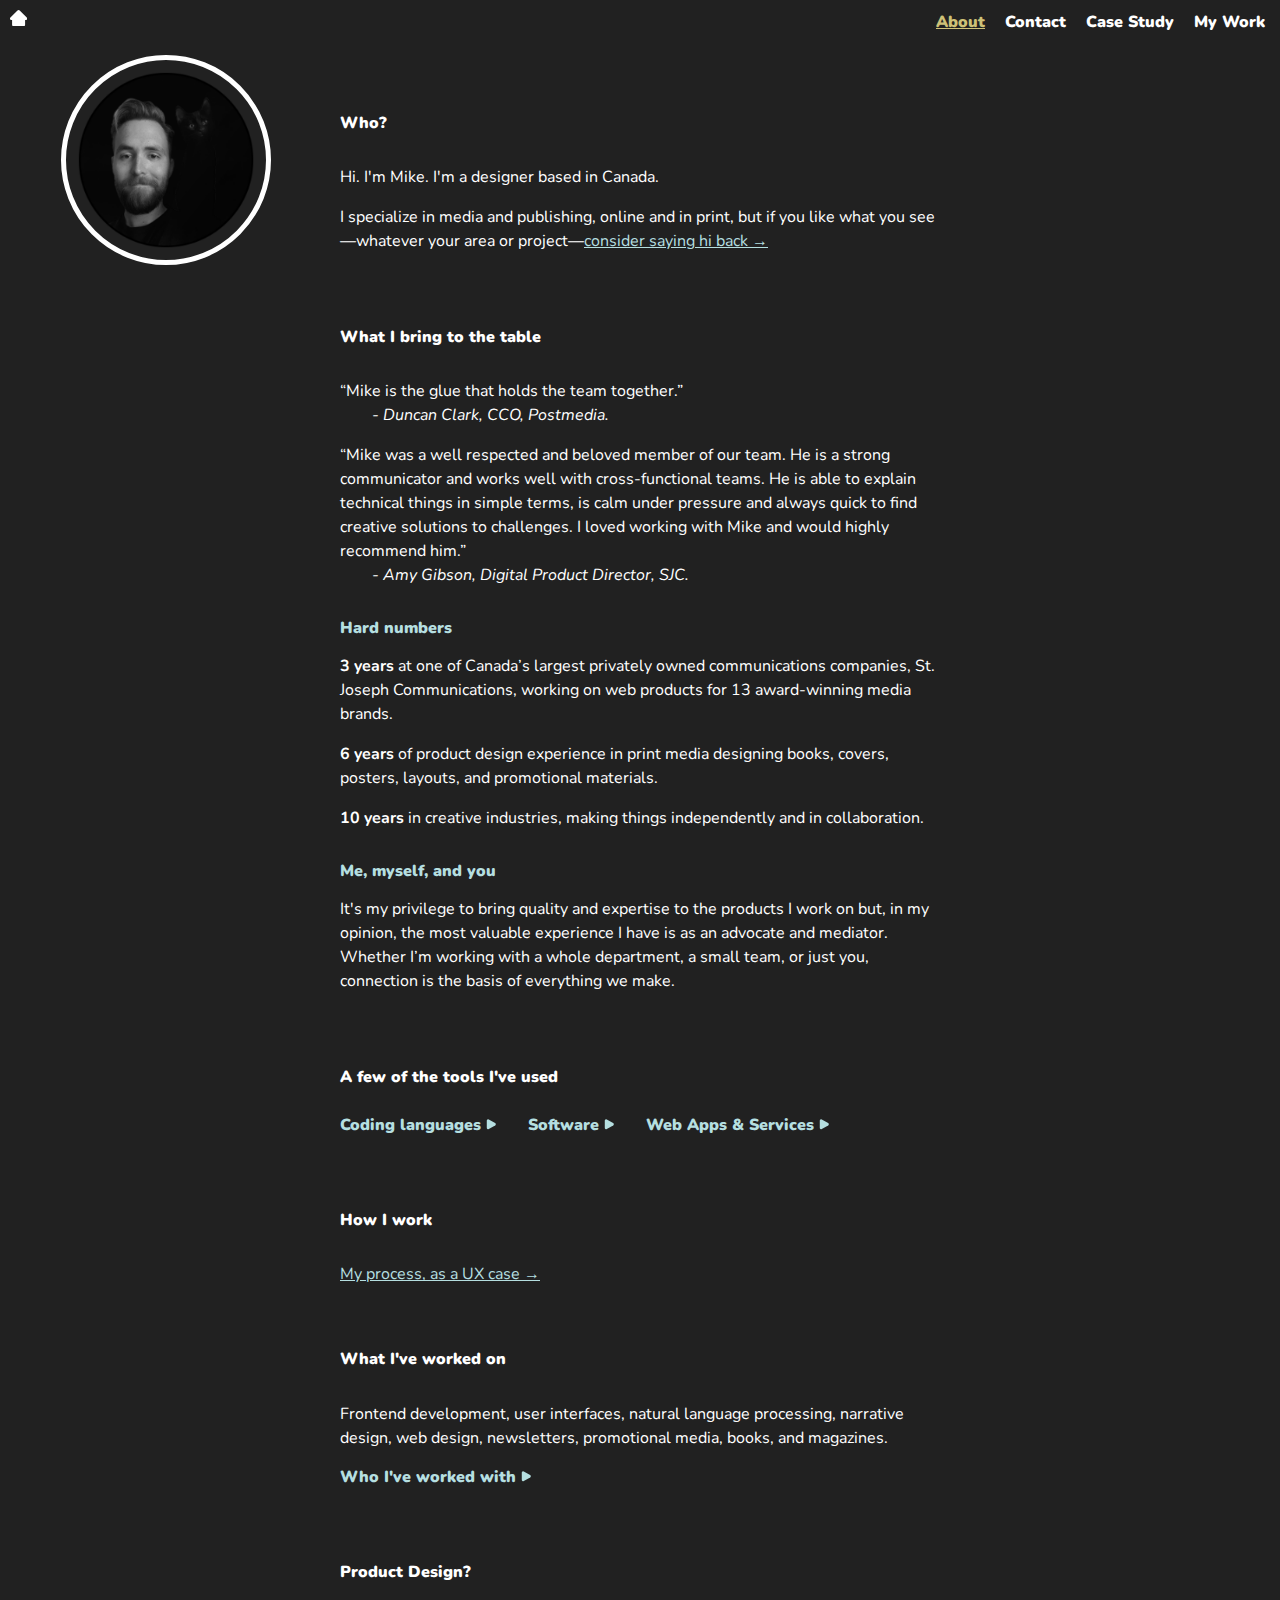
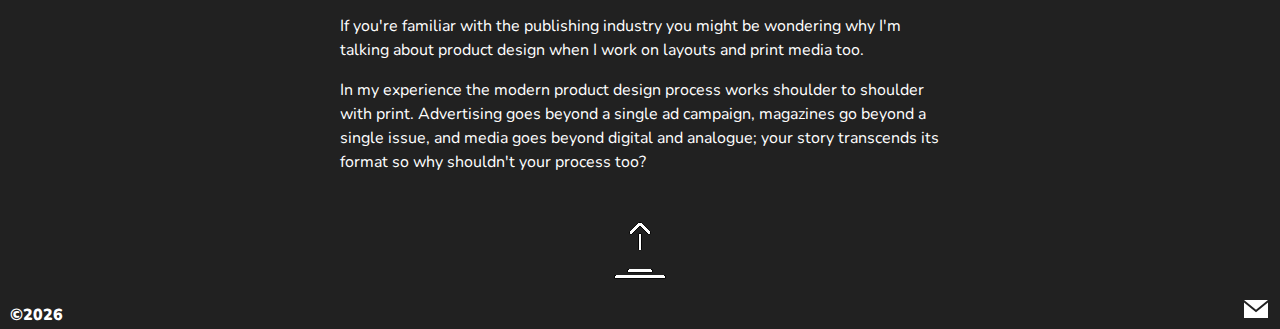
==== commit 186f7ba5: "[My Work] Copy update" ====
--- a/index.html
+++ b/index.html
@@ -109,7 +109,7 @@
         </div>
         <div class="gridBody">
             <h1 class="paddingDeficit">Who?</h1>
-            <p>Hi. I'm Mike. I'm a product designer based in Canada.</p>
+            <p>Hi. I'm Mike. I'm a designer based in Canada.</p>
 
             <p>I specialize in media and publishing, online and in print, but if you like what you see—whatever your area or project—<a class="bodyLink" href="contact">consider saying hi back &rarr;</a></p>
         </div>
@@ -122,7 +122,7 @@
             <p>&ldquo;Mike was a well respected and beloved member of our team. He is a strong communicator and works well with cross-functional teams. He is able to explain technical things in simple terms, is calm under pressure and always quick to find creative solutions to challenges. I loved working with Mike and would highly recommend him.&rdquo;<br><i><span style="padding-inline-start: 2em;">- Amy Gibson, Digital Product Director, SJC.</span></i></p>
             <h2>Hard numbers</h2>
             <p><b>3 years</b> at one of Canada’s largest privately owned communications companies, St. Joseph Communications, working on web products for 13 award-winning media brands.</p>
-            <p><b>6 years</b> of product design experience in print media designing covers, posters, layouts, and promotional materials.</p>
+            <p><b>6 years</b> of product design experience in print media designing books, covers, posters, layouts, and promotional materials.</p>
             <p><b>10 years</b> in creative industries, making things independently and in collaboration.</p>
             <h2>Me, myself, and you</h2>
             <p>It's my privilege to bring quality and expertise to the products I work on but, in my opinion, the most valuable experience I have is as an advocate and mediator. Whether I’m working with a whole department, a small team, or just you, connection is the basis of everything we make.</p>
@@ -163,6 +163,7 @@
                     <button class="accordion">Web Apps & Services <span class="dropdownArrow"><svg xmlns="http://www.w3.org/2000/svg" viewBox="0 0 17 15"><path d="M6.76,3.071a2,2,0,0,1,3.48,0l5.068,8.943A2,2,0,0,1,13.568,15H3.432a2,2,0,0,1-1.74-2.986Z" transform="translate(17 15) rotate()" fill="#b5dfe0"/></svg></span></button>
                     <div class="panel">
                         <p>ADP</p>
+                        <p>Amazon KDP</p>
                         <p>Asana</p>
                         <p>Campaign Monitor</p>
                         <p>Ceros</p>
@@ -172,6 +173,7 @@
                         <p>Formstack</p>
                         <p>GitHub</p>
                         <p>Google Suite</p>
+                        <p>IngramSpark</p>
                         <p>Issuu</p>
                         <p>Jira</p>
                         <p>Katalon Suite</p>
@@ -220,6 +222,7 @@
                 <p>Ibbotson Memorial Field Trust</p>
                 <p>Lagrange Consulting</p>
                 <p>Maclean's</p>
+                <p>Milton Keynes Literary Festival</p>
                 <p>Pink Distortion Music</p>
                 <p>Quill & Quire</p>
                 <p>Raconteur Literary Magazine</p>
@@ -240,9 +243,9 @@
         <div class="gridHeader">
         </div>
         <div class="gridBody">
-            <h1>Why 'Product Designer'?</h1>
-            <p>If you're familiar with the industry you might be wondering why I'm talking about being a 'Product Designer' when I work on layouts and print media too.</p>
-            <p>In my experience the modern product design process is an excellent system even outside of digital products - it just needs to be flexible. Advertising goes beyond a single ad campaign, magazines go beyond a single issue, and media goes beyond digital and analogue; your story transcends its format so why shouldn't your process too?</p>
+            <h1>Product Design?</h1>
+            <p>If you're familiar with the publishing industry you might be wondering why I'm talking about product design when I work on layouts and print media too.</p>
+            <p>In my experience the modern product design process works shoulder to shoulder with print. Advertising goes beyond a single ad campaign, magazines go beyond a single issue, and media goes beyond digital and analogue; your story transcends its format so why shouldn't your process too?</p>
         </div>
         <div class="gridMargin"></div>
         <div class="">
--- a/styles.css
+++ b/styles.css
@@ -47,7 +47,7 @@
             width: 18px;
             margin: 0px 0px 0px 10px;
             float: left;
-            z-index: 4;
+            z-index: 5;
         }
 
         .homeIconSVGPath {
@@ -73,7 +73,7 @@
         display: flex;
         justify-content: left;
         align-items: center;
-        z-index: 2;
+        z-index: 3;
     }
 
     .nav {
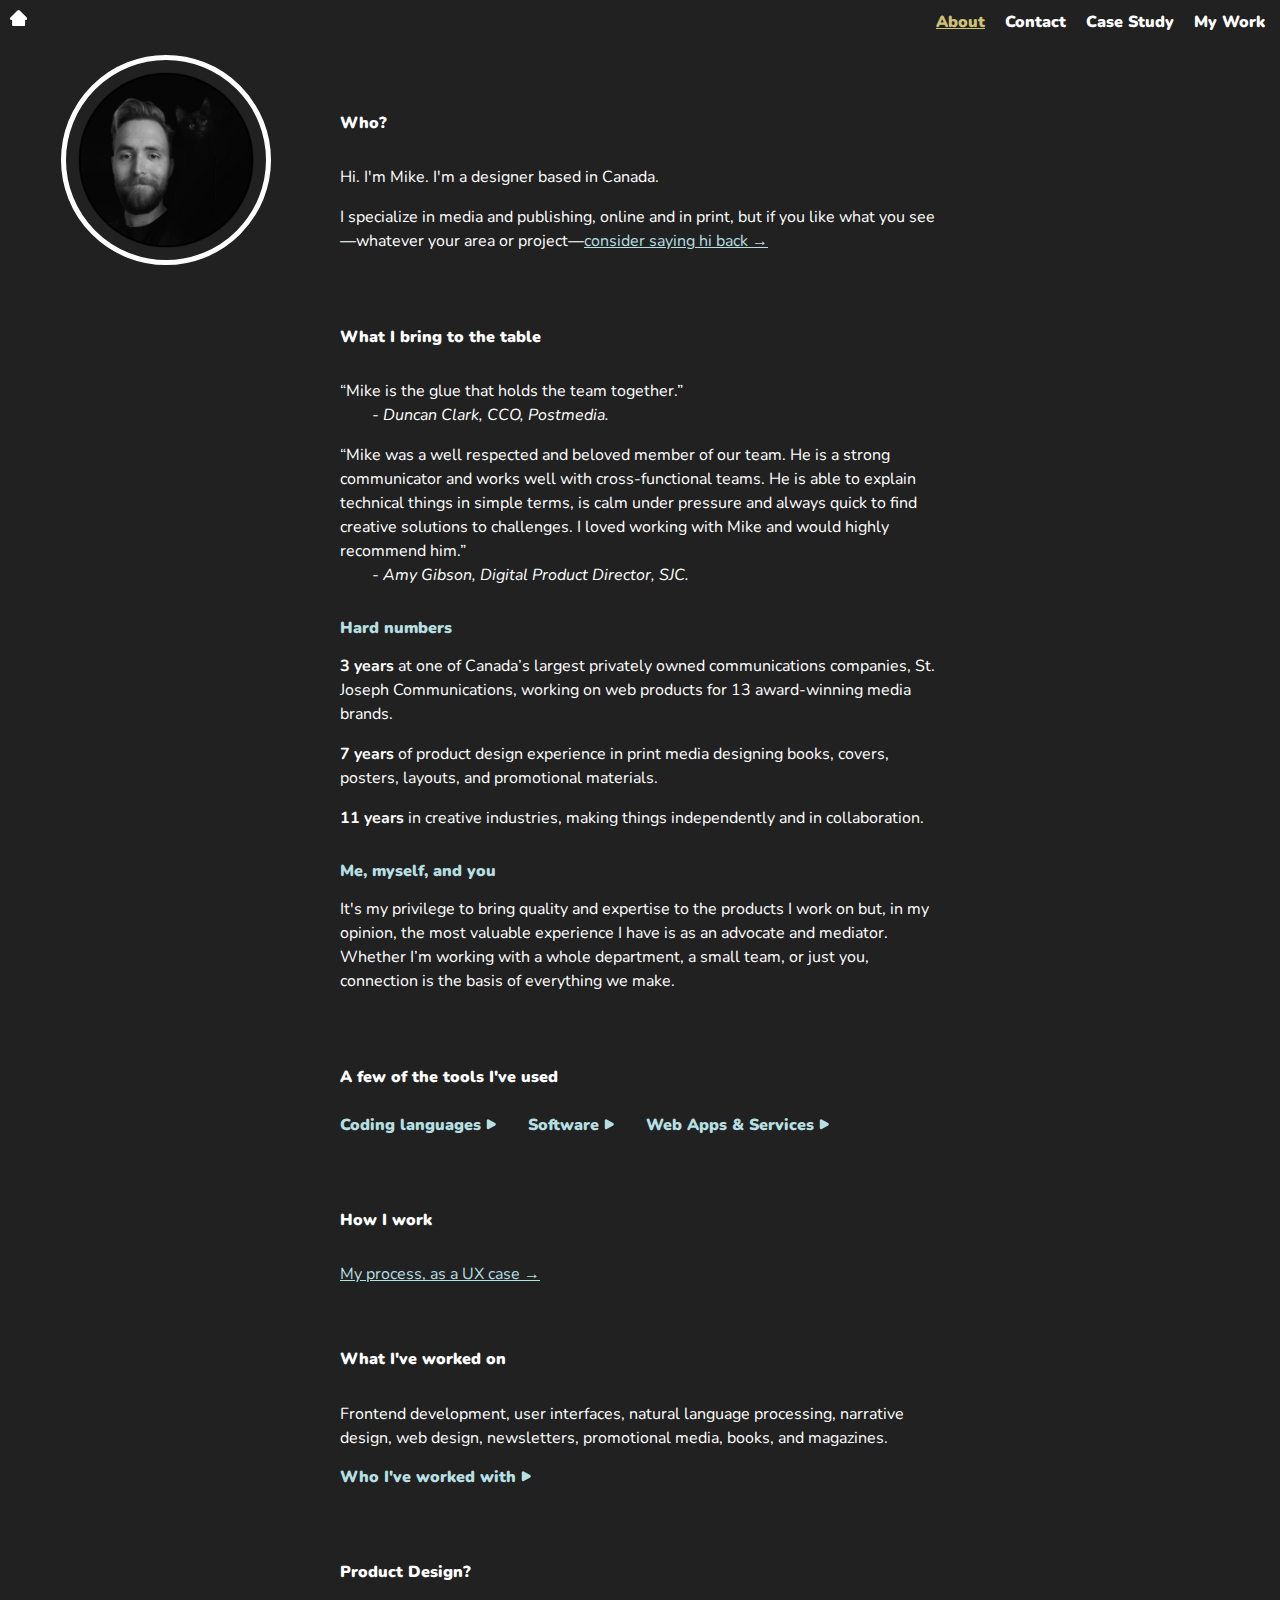
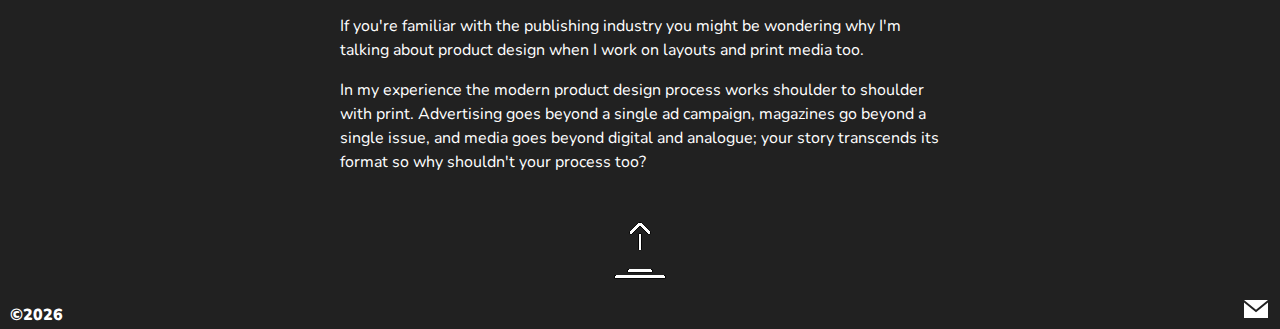
==== commit 4396cf1b: "[About Page] Time Period Updates" ====
--- a/index.html
+++ b/index.html
@@ -122,8 +122,8 @@
             <p>&ldquo;Mike was a well respected and beloved member of our team. He is a strong communicator and works well with cross-functional teams. He is able to explain technical things in simple terms, is calm under pressure and always quick to find creative solutions to challenges. I loved working with Mike and would highly recommend him.&rdquo;<br><i><span style="padding-inline-start: 2em;">- Amy Gibson, Digital Product Director, SJC.</span></i></p>
             <h2>Hard numbers</h2>
             <p><b>3 years</b> at one of Canada’s largest privately owned communications companies, St. Joseph Communications, working on web products for 13 award-winning media brands.</p>
-            <p><b>6 years</b> of product design experience in print media designing books, covers, posters, layouts, and promotional materials.</p>
-            <p><b>10 years</b> in creative industries, making things independently and in collaboration.</p>
+            <p><b>7 years</b> of product design experience in print media designing books, covers, posters, layouts, and promotional materials.</p>
+            <p><b>11 years</b> in creative industries, making things independently and in collaboration.</p>
             <h2>Me, myself, and you</h2>
             <p>It's my privilege to bring quality and expertise to the products I work on but, in my opinion, the most valuable experience I have is as an advocate and mediator. Whether I’m working with a whole department, a small team, or just you, connection is the basis of everything we make.</p>
         </div>
